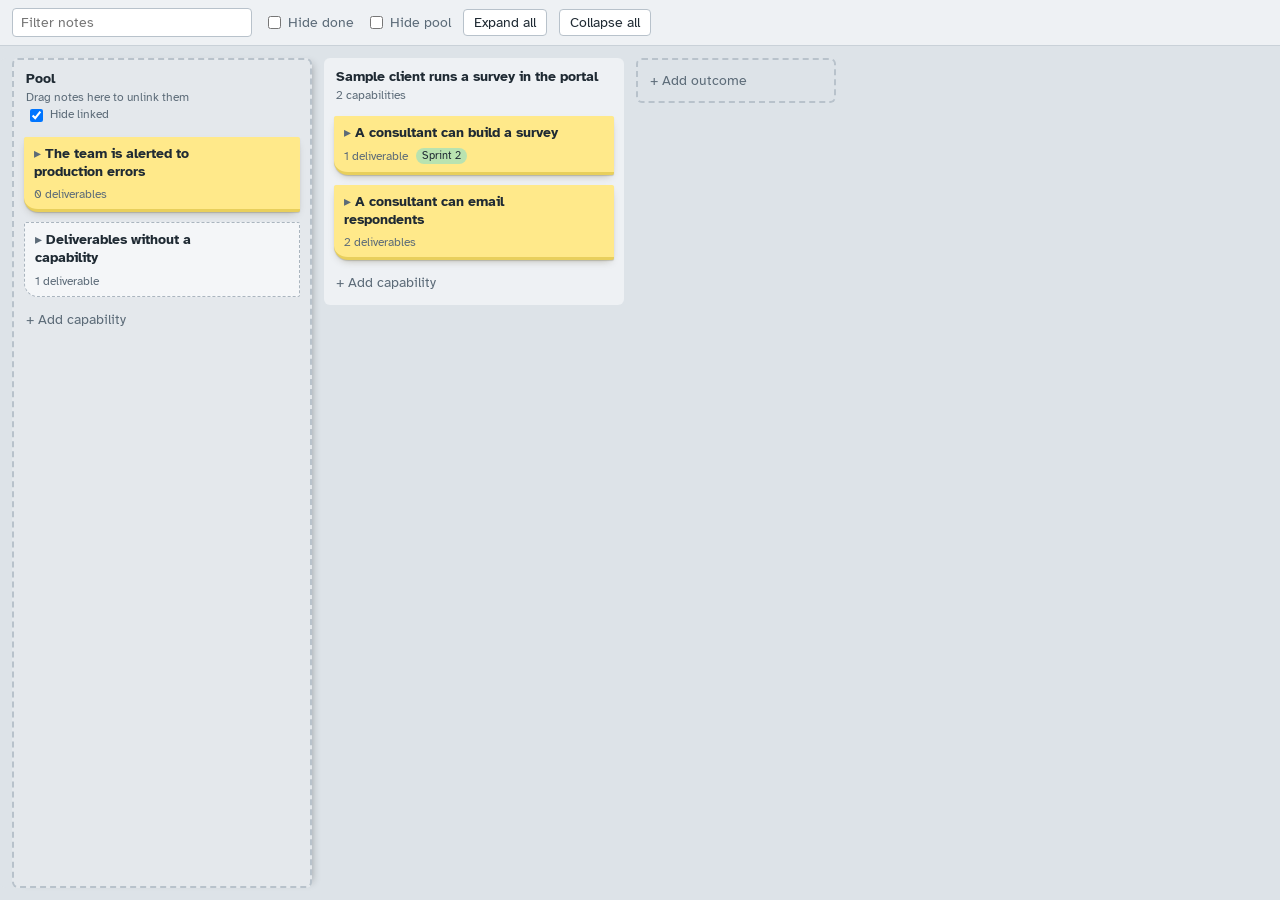
==== outcome-board/index.html @ 2d4392cb "fix/feat: overlapping items fixed.  sticky pool!" ====
<!doctype html>
<html lang="en">
  <head>
    <meta charset="utf-8" />
    <meta name="viewport" content="width=device-width, initial-scale=1" />
    <title>Link board</title>
    <link rel="preconnect" href="https://fonts.googleapis.com" />
    <link
      rel="stylesheet"
      href="https://fonts.googleapis.com/css2?family=Atkinson+Hyperlegible:ital,wght@0,400;0,700;1,400&display=swap"
    />
    <link rel="stylesheet" href="style.css" />
    <script src="https://docs.getgrist.com/grist-plugin-api.js"></script>
  </head>
  <body>
    <header class="toolbar">
      <input
        id="search"
        type="search"
        placeholder="Filter notes"
        aria-label="Filter notes"
      />
      <label class="toggle"
        ><input id="hideDone" type="checkbox" /> Hide done</label
      >
      <label class="toggle"
        ><input id="hidePool" type="checkbox" /> Hide pool</label
      >
      <button id="expandAll" type="button">Expand all</button>
      <button id="collapseAll" type="button">Collapse all</button>
      <span id="status" class="status" role="status" aria-live="polite"></span>
    </header>
    <main id="board" class="board" tabindex="-1"></main>
    <aside id="pane" class="pane" hidden></aside>
    <div id="toast" class="toast" role="status" aria-live="polite"></div>
    <script src="mock.js"></script>
    <script type="module" src="board.js"></script>
  </body>
</html>
---- outcome-board/style.css ----
:root {
  /* !important: grist-plugin-api.js sets color-scheme inline to match the Grist theme, which
     turns unstyled inputs dark gray; the widget's colors are all light. */
  color-scheme: light !important;
  --board: #dde3e8;
  --lane: #eef1f4;
  --ink: #1f2a33;
  --muted: #5c6b78;
  --cap: #ffe98a;
  --cap-edge: #e8cf5c;
  --del: #ffffff;
  --select: #2b6cb0;
  --danger: #c63c3c;
  --st-none: #9aa7b4;
  --st-progress: #e8962e;
  --st-done: #3a9d6c;
  font-family: "Atkinson Hyperlegible", "Segoe UI", system-ui, sans-serif;
  font-size: 14px;
  color: var(--ink);
}
* {
  box-sizing: border-box;
}
body {
  margin: 0;
  height: 100vh;
  display: flex;
  flex-direction: column;
  background: var(--board);
  overflow: hidden;
}
button,
input {
  font: inherit;
  color: inherit;
}

.toolbar {
  display: flex;
  flex-wrap: wrap;
  gap: 8px 12px;
  align-items: center;
  padding: 8px 12px;
  background: var(--lane);
  border-bottom: 1px solid #c9d1d8;
}
.toolbar input[type="search"] {
  width: 240px;
  padding: 5px 8px;
  border: 1px solid #b8c2cb;
  border-radius: 4px;
  background: #fff;
}
.toolbar button {
  padding: 4px 10px;
  border: 1px solid #b8c2cb;
  border-radius: 4px;
  background: #fff;
  cursor: pointer;
}
.toggle {
  display: flex;
  gap: 4px;
  align-items: center;
  color: var(--muted);
}
.status {
  margin-left: auto;
  color: var(--muted);
}

.board {
  flex: 1;
  transition: margin-right 0.15s;
  display: flex;
  gap: 12px;
  padding: 12px;
  overflow-x: auto;
  align-items: flex-start;
  outline: none;
}
.lane {
  flex: 0 0 300px;
  max-height: 100%;
  display: flex;
  flex-direction: column;
  background: var(--lane);
  border-radius: 6px;
}
.lane.unlinked {
  background: #e4e8ec;
  border: 2px dashed #b8c2cb;
  position: sticky; /* the pool stays put while the other lists scroll sideways */
  left: 0;
  z-index: 1;
  align-self: stretch; /* full height, so nothing shows under it */
  box-shadow:
    -12px 0 0 var(--board),
    6px 0 8px -6px rgba(0, 0, 0, 0.3); /* the first covers the board's left margin */
}
.lane-head {
  padding: 10px 12px 8px;
  font-weight: 700;
  line-height: 1.3;
  cursor: pointer;
  border-radius: 6px 6px 0 0;
}
.lane-head .sub {
  display: block;
  font-weight: 400;
  color: var(--muted);
  font-size: 12px;
  margin-top: 2px;
}
.lane-body {
  flex: 1;
  overflow-y: auto;
  padding: 4px 10px 10px;
  min-height: 60px;
  display: flex;
  flex-direction: column;
  gap: 10px;
}
.lane-body > * {
  flex-shrink: 0; /* a long list scrolls; its notes never squash (and overlap) */
}
.add {
  border: none;
  background: none;
  color: var(--muted);
  text-align: left;
  padding: 4px 2px;
  cursor: pointer;
}
.add:hover {
  color: var(--ink);
}
.add-lane {
  flex: 0 0 200px;
  padding: 12px;
  border: 2px dashed #b8c2cb;
  border-radius: 6px;
  background: none;
  color: var(--muted);
  cursor: pointer;
  text-align: left;
}

/* Capability sticky note */
.cap {
  position: relative;
  background: var(--cap);
  border-bottom: 3px solid var(--cap-edge);
  border-radius: 2px 2px 2px 14px;
  box-shadow:
    0 1px 1px rgba(60, 50, 0, 0.18),
    0 4px 8px -4px rgba(60, 50, 0, 0.35);
  padding: 8px 10px 8px;
  cursor: grab;
}
.cap.special {
  background: #f4f6f8;
  border-bottom-color: #c9d1d8;
  box-shadow: none;
  border: 1px dashed #aab5bf;
  cursor: default;
}
.cap-title {
  font-weight: 700;
  line-height: 1.3;
  padding-right: 36px;
}
.meta {
  display: flex;
  flex-wrap: wrap;
  gap: 8px;
  margin-top: 6px;
  font-size: 12px;
  color: var(--muted);
  align-items: center;
}
.pill {
  font-size: 11px;
  padding: 0 6px;
  border-radius: 8px;
  background: rgba(0, 0, 0, 0.08);
}
.pill.ok {
  background: #cfeedd;
  color: #1d6b45;
}
.copies {
  position: absolute;
  top: 6px;
  right: 26px;
  font-size: 11px;
  font-weight: 700;
  color: var(--muted);
}
.x {
  position: absolute;
  top: 3px;
  right: 4px;
  width: 20px;
  height: 20px;
  border: none;
  background: none;
  color: var(--muted);
  cursor: pointer;
  border-radius: 3px;
  line-height: 1;
  opacity: 0;
}
.cap:hover > .x,
.del:hover > .x,
.task:hover > .x,
.cap:focus-within > .x {
  opacity: 1;
}
.x:hover {
  background: rgba(0, 0, 0, 0.1);
  color: var(--ink);
}
.chev {
  border: none;
  background: none;
  cursor: pointer;
  padding: 0 4px 0 0;
  color: var(--muted);
}
.dels {
  display: flex;
  flex-direction: column;
  gap: 5px;
  margin-top: 8px;
  min-height: 8px;
}

/* Deliverable small note */
.del {
  position: relative;
  background: var(--del);
  border-left: 4px solid var(--st-none);
  border-radius: 2px;
  padding: 5px 24px 5px 7px;
  font-size: 13px;
  line-height: 1.3;
  box-shadow: 0 1px 2px rgba(0, 0, 0, 0.15);
  cursor: pointer;
}
.del[data-status="In Progress"] {
  border-left-color: var(--st-progress);
}
.del[data-status="Done"] {
  border-left-color: var(--st-done);
  color: var(--muted);
}
.del .meta {
  margin-top: 2px;
  font-size: 11px;
}
.del .copies {
  top: 4px;
  right: 22px;
}
.del.open {
  box-shadow: 0 0 0 2px var(--select);
}

/* Urgency banners (blank = normal) */
.cap[data-urgency]::before,
.del[data-urgency]::before {
  content: "";
  position: absolute;
  top: 0;
  left: 0;
  right: 0;
  height: 5px;
  border-radius: 2px 2px 0 0;
}
.del[data-urgency]::before {
  left: -4px;
}
.cap[data-urgency] {
  padding-top: 12px;
}
.del[data-urgency] {
  padding-top: 9px;
}
[data-urgency="Elevated"]::before {
  background: #f2c418;
}
[data-urgency="High"]::before {
  background: #d64545;
}
.cap.open,
.lane-head.open {
  box-shadow: 0 0 0 2px var(--select);
}
.del.orphan {
  font-style: italic;
  color: var(--muted);
  border-left-color: transparent;
}

.selected {
  outline: 2px solid var(--select);
  outline-offset: 2px;
}
.twin {
  outline: 2px dashed var(--select);
  outline-offset: 2px;
}

.selected {
  outline-offset: -2px;
}
.dragging {
  opacity: 0.4;
}
.lane-marker {
  flex: 0 0 4px;
  align-self: stretch;
  background: var(--select);
  border-radius: 2px;
  margin: 0 -8px;
}
.lane-head[draggable="true"] {
  cursor: grab;
}
.drop-marker {
  height: 3px;
  background: var(--select);
  border-radius: 2px;
  margin: -2px 0;
}
.drop-into {
  box-shadow: 0 0 0 2px var(--select) !important;
}
.hidden {
  display: none !important;
}

.pane[hidden] {
  display: none;
}
body.pane-open .board,
body.pane-open .toolbar {
  margin-right: 360px; /* keep clear of the side pane */
}
/* Task pane */
.pane {
  position: fixed;
  top: 0;
  right: 0;
  bottom: 0;
  width: 360px;
  background: #fff;
  border-left: 1px solid #c9d1d8;
  box-shadow: -6px 0 18px rgba(0, 0, 0, 0.12);
  display: flex;
  flex-direction: column;
}
.pane-head {
  padding: 14px 16px 10px;
  border-bottom: 1px solid #e3e7eb;
  position: relative;
}
.pane-head h2 {
  font-size: 16px;
  margin: 0 28px 6px 0;
  line-height: 1.3;
}
.pane-head .x {
  opacity: 1;
  top: 10px;
  right: 10px;
}
textarea.title {
  display: block;
  width: calc(100% - 28px);
  font: inherit;
  font-size: 16px;
  font-weight: 700;
  line-height: 1.3;
  border: 1px solid transparent;
  border-radius: 4px;
  padding: 2px 4px;
  margin: 0 0 6px -5px;
  resize: none;
  overflow: hidden;
  background: transparent;
  color: var(--ink);
}
/* In-place naming: a new note (+ Add ...) or a renamed task */
textarea.draft {
  display: block;
  width: 100%;
  font: inherit;
  line-height: 1.3;
  border: 1px solid #b8c2cb;
  border-radius: 3px;
  padding: 2px 4px;
  background: #fff;
  resize: none;
  overflow: hidden;
  outline: none;
}
.cap > textarea.draft,
.lane-head textarea.draft {
  font-weight: 700;
}
.task textarea.draft {
  flex: 1;
}
textarea.title:hover {
  border-color: #d5dbe0;
}
textarea.title:focus {
  border-color: #b8c2cb;
  background: #fff;
  outline: none;
}
.kind {
  font-size: 11px;
  text-transform: uppercase;
  letter-spacing: 0.06em;
  color: var(--muted);
  margin-bottom: 2px;
}
.summary {
  font-size: 12px;
  color: var(--muted);
  margin-top: 6px;
  display: flex;
  gap: 6px;
}
.fields {
  display: grid;
  grid-template-columns: 1fr 1fr;
  gap: 10px 14px;
  margin-top: 12px;
}
.field {
  display: flex;
  flex-direction: column;
  gap: 2px;
  font-size: 12px;
  color: var(--muted);
}
.field input,
.field select {
  padding: 4px 6px;
  border: 1px solid #b8c2cb;
  border-radius: 4px;
  background: #fff;
  color: var(--ink);
  font-size: 13px;
}
.urg {
  flex: 0 0 14px;
  height: 14px;
  margin-top: 2px;
  border: 1px solid #aab5bf;
  border-radius: 2px;
  background: #fff;
  cursor: pointer;
  padding: 0;
}
.urg[data-u="Elevated"] {
  background: #f2c418;
  border-color: #d9ae10;
}
.urg[data-u="High"] {
  background: #d64545;
  border-color: #b83434;
}
.teff {
  width: 58px;
  padding: 1px 4px;
  border: 1px solid transparent;
  border-radius: 3px;
  font-size: 12px;
  background: transparent;
  color: var(--muted);
}
.task:hover .teff,
.teff:focus {
  border-color: #b8c2cb;
  background: #fff;
}
.task .name {
  flex: 1;
}
.pane-note {
  font-size: 12px;
  color: var(--muted);
  white-space: pre-wrap;
  margin-top: 6px;
}
.chips {
  display: flex;
  flex-wrap: wrap;
  gap: 4px;
  margin-top: 6px;
}
.chip {
  font-size: 11px;
  background: var(--cap);
  padding: 1px 6px;
  border-radius: 3px;
}
/* Sprint pills: one color per sprint; outlined = inherited from a parent */
.sp {
  display: inline-block;
  max-width: 10em;
  padding: 0 6px;
  border-radius: 8px;
  background: var(--sp);
  color: var(--ink);
  font-size: 11px;
  line-height: 16px;
  white-space: nowrap;
  overflow: hidden;
  text-overflow: ellipsis;
  vertical-align: middle;
}
.sp.via {
  background: none;
  box-shadow: inset 0 0 0 1.5px var(--sp);
  color: var(--muted);
}
.lane-head .sp {
  margin: 4px 4px 0 0;
}
.sp-x {
  border: none;
  background: none;
  padding: 0 0 0 4px;
  color: inherit;
  cursor: pointer;
}
.sprints {
  display: flex;
  flex-wrap: wrap;
  gap: 6px;
  align-items: center;
  margin-top: 8px;
  font-size: 12px;
}
.sprints .label {
  color: var(--muted);
}
.sprints .sp {
  max-width: none;
}
.sprints textarea.draft {
  flex: 1;
  min-width: 10em;
  width: auto;
}
.sprints select {
  font: inherit;
}
.task {
  flex-wrap: wrap; /* the sprint menu and pills drop to a second line when the row is full */
}
.task .name {
  flex: 1 1 8em;
}
.tsprints {
  order: 1; /* after the trash button, so that stays on the first line */
  display: flex;
  flex-wrap: wrap;
  gap: 4px;
  align-items: center;
}
.task select {
  flex: none;
  max-width: 7.5em;
  font-size: 12px;
  border: 1px solid transparent;
  border-radius: 3px;
  background: transparent;
  color: var(--muted);
}
.task:hover select,
.task select:focus {
  border-color: #b8c2cb;
  background: #fff;
}
.tasks {
  flex: 1;
  overflow-y: auto;
  padding: 8px 10px;
  display: flex;
  flex-direction: column;
  gap: 2px;
}
.task {
  position: relative;
  display: flex;
  gap: 8px;
  align-items: flex-start;
  padding: 5px 26px 5px 6px;
  border-radius: 3px;
  cursor: grab;
}
.task:hover {
  background: #f2f4f6;
}
.task input {
  margin-top: 2px;
}
.task.done .name {
  text-decoration: line-through;
  color: var(--muted);
}
.task.hit {
  background: #d6e6f7; /* matches the filter */
}
.trash {
  flex: 0 0 18px;
  height: 18px;
  padding: 0;
  border: none;
  background: none;
  color: var(--muted);
  cursor: pointer;
  opacity: 0;
}
.task:hover > .trash,
.trash:focus {
  opacity: 1;
}
.trash:hover {
  color: var(--danger);
}
/* Delete: pane footer button and the inline confirmation (pane or task row) */
.pane-foot {
  margin-top: auto;
  padding: 8px 16px 12px;
  border-top: 1px solid #e3e7eb;
}
.danger-link {
  padding: 0;
  border: none;
  background: none;
  color: var(--danger);
  font-size: 13px;
  cursor: pointer;
}
.danger-link:hover {
  text-decoration: underline;
}
.confirm {
  flex: 1;
  display: flex;
  flex-wrap: wrap;
  gap: 6px;
  align-items: center;
}
.confirm span {
  flex-basis: 100%;
}
.confirm button {
  padding: 3px 10px;
  border: 1px solid #b8c2cb;
  border-radius: 4px;
  background: #fff;
  cursor: pointer;
}
.confirm button.danger {
  background: var(--danger);
  border-color: var(--danger);
  color: #fff;
}
.task .copies {
  top: 6px;
  right: 24px;
}
.pane form {
  padding: 10px;
  border-top: 1px solid #e3e7eb;
}
.pane form input {
  width: 100%;
  padding: 6px 8px;
  border: 1px solid #b8c2cb;
  border-radius: 4px;
}
.empty {
  color: var(--muted);
  padding: 8px 6px;
}

.toast {
  position: fixed;
  left: 50%;
  bottom: 16px;
  transform: translateX(-50%);
  background: var(--ink);
  color: #fff;
  padding: 8px 14px;
  border-radius: 4px;
  font-size: 13px;
  opacity: 0;
  pointer-events: none;
  transition: opacity 0.15s;
  max-width: 80vw;
}
.toast.show {
  opacity: 1;
}
:focus-visible {
  outline: 2px solid var(--select);
  outline-offset: 2px;
}
@media (prefers-reduced-motion: reduce) {
  .toast,
  .board {
    transition: none;
  }
}
.task .copies {
  position: static;
  font-size: 11px;
  font-weight: 700;
  color: var(--muted);
  margin-top: 2px;
}
.field {
  min-width: 0;
}
.field input,
.field select {
  width: 100%;
  min-width: 0;
}
.del:has(> .copies) {
  padding-right: 44px;
}
.metrics {
  display: flex;
  gap: 6px;
  margin-top: 3px;
  font-size: 12px;
  color: var(--muted);
}
.del .metrics {
  font-size: 11px;
  margin-top: 1px;
}
.metrics .dot {
  opacity: 0.6;
}

/* Sprints page */
.sprint .lane-head {
  border-top: 5px solid var(--sp);
}
.sprint .lane-body > .dels {
  margin-top: 0;
}
.sprint .cap .del > .x {
  display: none; /* inherited from the capability: take that out of the sprint instead */
}
.ocard:hover > .x,
.trow:hover > .x {
  opacity: 1;
}
.ocard,
.trow {
  position: relative;
  background: #fff;
  border-radius: 3px;
  box-shadow: 0 1px 2px rgba(0, 0, 0, 0.15);
  cursor: pointer;
}
.ocard {
  padding: 8px 26px 8px 10px;
  border-left: 4px solid var(--select);
  font-weight: 700;
  line-height: 1.3;
}
.ocard .meta {
  font-weight: 400;
}
.ocard.open {
  box-shadow: 0 0 0 2px var(--select);
}
.trow {
  display: flex;
  gap: 6px;
  align-items: flex-start;
  padding: 4px 26px 4px 7px;
  font-size: 13px;
}
.trow input {
  margin-top: 2px;
}
.trow.done .name {
  text-decoration: line-through;
  color: var(--muted);
}
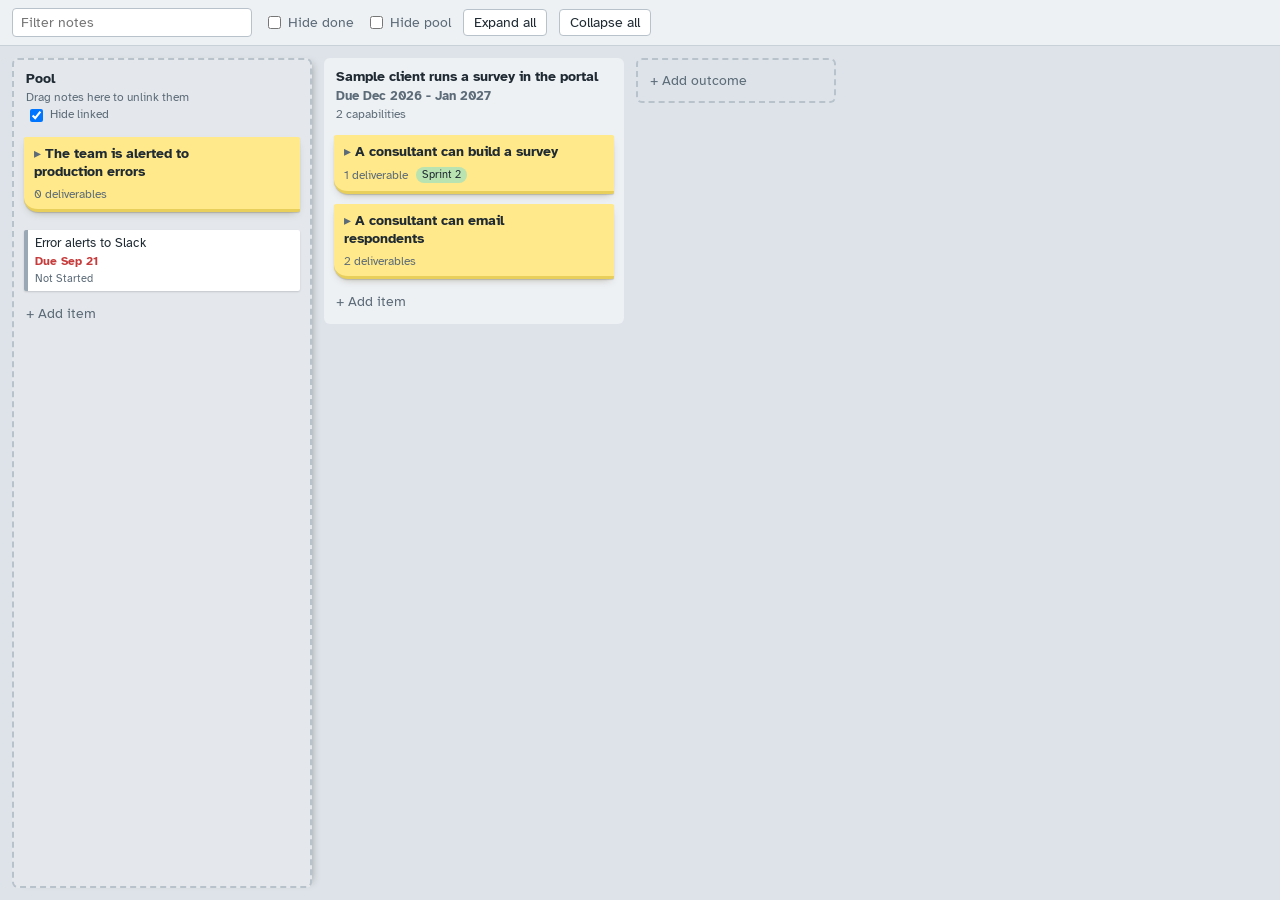
==== commit ff60ccef: "feat/fix: widget now handles drag/drop instead of browser to fix drag/drop bugs" ====
--- a/outcome-board/index.html
+++ b/outcome-board/index.html
@@ -35,5 +35,9 @@
     <div id="toast" class="toast" role="status" aria-live="polite"></div>
     <script src="mock.js"></script>
     <script type="module" src="board.js"></script>
+    <!-- index.html?test runs the tests (see test.js) -->
+    <script type="module">
+      if (new URLSearchParams(location.search).has("test")) import("./test.js");
+    </script>
   </body>
 </html>
--- a/outcome-board/style.css
+++ b/outcome-board/style.css
@@ -158,13 +158,6 @@
   padding: 8px 10px 8px;
   cursor: grab;
 }
-.cap.special {
-  background: #f4f6f8;
-  border-bottom-color: #c9d1d8;
-  box-shadow: none;
-  border: 1px dashed #aab5bf;
-  cursor: default;
-}
 .cap-title {
   font-weight: 700;
   line-height: 1.3;
@@ -234,6 +227,13 @@
   gap: 5px;
   margin-top: 8px;
   min-height: 8px;
+}
+/* tasks linked directly to a capability or outcome (rows like the sprints page's) */
+.trows {
+  display: flex;
+  flex-direction: column;
+  gap: 4px;
+  margin-top: 8px;
 }
 
 /* Deliverable small note */
@@ -297,11 +297,6 @@
 .lane-head.open {
   box-shadow: 0 0 0 2px var(--select);
 }
-.del.orphan {
-  font-style: italic;
-  color: var(--muted);
-  border-left-color: transparent;
-}
 
 .selected {
   outline: 2px solid var(--select);
@@ -325,7 +320,7 @@
   border-radius: 2px;
   margin: 0 -8px;
 }
-.lane-head[draggable="true"] {
+.lane-head[data-drag] {
   cursor: grab;
 }
 .drop-marker {
@@ -365,11 +360,6 @@
   padding: 14px 16px 10px;
   border-bottom: 1px solid #e3e7eb;
   position: relative;
-}
-.pane-head h2 {
-  font-size: 16px;
-  margin: 0 28px 6px 0;
-  line-height: 1.3;
 }
 .pane-head .x {
   opacity: 1;
@@ -509,6 +499,18 @@
   background: var(--cap);
   padding: 1px 6px;
   border-radius: 3px;
+}
+.chip label {
+  color: var(--muted);
+  white-space: nowrap;
+}
+.chip input {
+  margin: 0 1px 0 4px;
+  vertical-align: -2px;
+}
+.trow .pill,
+.task .pill {
+  align-self: center; /* "optional" on a task row */
 }
 /* Sprint pills: one color per sprint; outlined = inherited from a parent */
 .sp {
@@ -530,6 +532,27 @@
   box-shadow: inset 0 0 0 1.5px var(--sp);
   color: var(--muted);
 }
+.progress {
+  display: flex;
+  align-items: center;
+  gap: 6px;
+  margin-top: 4px;
+  font-size: 12px;
+  font-weight: 400;
+  color: var(--muted);
+}
+.progress .bar {
+  flex: 1;
+  height: 6px;
+  border-radius: 3px;
+  background: rgba(0, 0, 0, 0.08);
+  overflow: hidden;
+}
+.progress .bar span {
+  display: block;
+  height: 100%;
+  background: var(--sp);
+}
 .lane-head .sp {
   margin: 4px 4px 0 0;
 }
@@ -563,10 +586,33 @@
   font: inherit;
 }
 .task {
-  flex-wrap: wrap; /* the sprint menu and pills drop to a second line when the row is full */
+  flex-wrap: wrap; /* the assign and sprint menus and pills drop to a second line when the row is full */
 }
 .task .name {
   flex: 1 1 8em;
+}
+/* initials of the people an item is assigned to */
+.who {
+  font-size: 10px;
+  font-weight: 700;
+  padding: 0 4px;
+  border-radius: 8px;
+  background: #dfe5ec;
+  color: var(--ink);
+  align-self: center;
+}
+.lane-head .who {
+  margin-right: 4px;
+}
+.people {
+  display: flex;
+  gap: 12px;
+  padding: 4px 0;
+  color: var(--ink);
+}
+.field .people input {
+  width: auto; /* checkboxes, not full-width text boxes */
+  margin: 0 3px 0 0;
 }
 .tsprints {
   order: 1; /* after the trash button, so that stays on the first line */
@@ -786,7 +832,8 @@
 .ocard .meta {
   font-weight: 400;
 }
-.ocard.open {
+.ocard.open,
+.trow.open {
   box-shadow: 0 0 0 2px var(--select);
 }
 .trow {
@@ -803,3 +850,94 @@
   text-decoration: line-through;
   color: var(--muted);
 }
+/* "+ Add item" on a sprint: type chips over a name box */
+.additem {
+  display: flex;
+  flex-direction: column;
+  gap: 4px;
+}
+.type-chips {
+  display: flex;
+  flex-wrap: wrap;
+  gap: 4px;
+}
+.type-chip {
+  font: inherit;
+  font-size: 11px;
+  padding: 1px 8px;
+  border: 1px solid #b8c2cb;
+  border-radius: 10px;
+  background: #fff;
+  color: var(--muted);
+  cursor: pointer;
+}
+.type-chip[aria-pressed="true"] {
+  background: var(--select);
+  border-color: var(--select);
+  color: #fff;
+}
+.additem input {
+  font: inherit;
+  padding: 4px 6px;
+  border: 1px solid #b8c2cb;
+  border-radius: 3px;
+}
+/* when an item is due; red once overdue */
+.due {
+  white-space: nowrap;
+}
+.tsprints .due {
+  font-size: 12px;
+  color: var(--muted);
+}
+/* on its own line under the title of an outcome list, card, or note (and a sprint's dates) */
+.lane-head > .due,
+.lane-head > .dates,
+.cap > .due,
+.ocard > .due,
+.del > .due {
+  display: block;
+  margin-top: 2px;
+  font-size: 13px;
+  font-weight: 700;
+  color: var(--muted);
+}
+.del > .due {
+  font-size: 12px;
+}
+.trow > .due {
+  font-weight: 700;
+  color: var(--muted);
+}
+.due.late {
+  color: var(--danger);
+  font-weight: 700;
+}
+/* the sprints page shows an item's sprints by the list it's in, so the notes don't repeat them */
+.sprints-page #board .sp {
+  display: none;
+}
+
+/* Dragging (view.js): the copy of the note that follows the pointer, and the pointer, which shows
+   when the note can't be dropped where it is */
+.ghost {
+  position: fixed;
+  top: 0;
+  left: 0;
+  z-index: 10;
+  margin: 0;
+  opacity: 0.85;
+  pointer-events: none;
+  box-shadow: 0 6px 18px rgba(0, 0, 0, 0.25);
+}
+.lane-head.ghost {
+  background: var(--lane);
+}
+.drag-on,
+.drag-on * {
+  cursor: grabbing !important;
+}
+.drag-on.no-drop,
+.drag-on.no-drop * {
+  cursor: no-drop !important;
+}
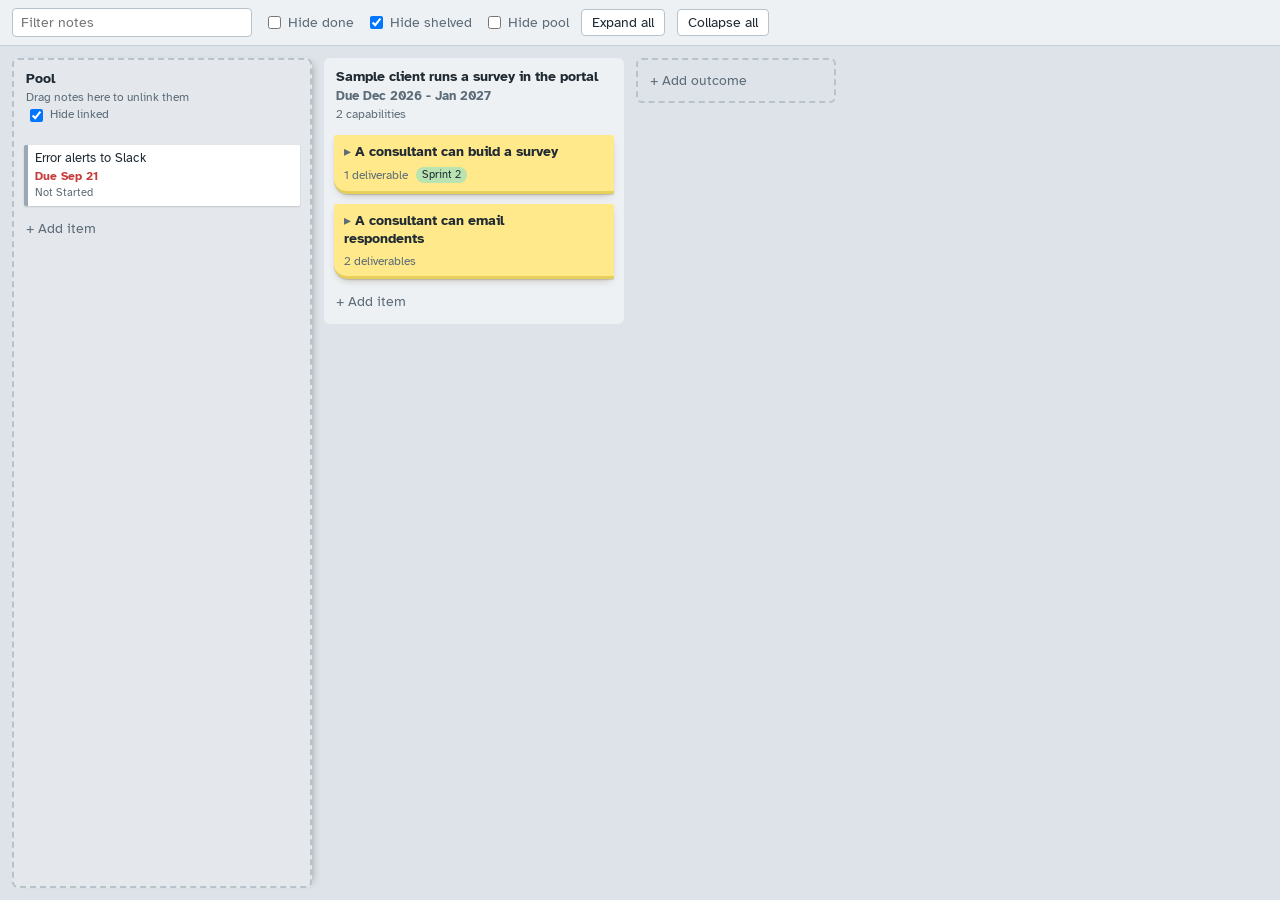
==== commit f58ff178: "feat: added shelved status" ====
--- a/outcome-board/index.html
+++ b/outcome-board/index.html
@@ -23,6 +23,9 @@
       <label class="toggle"
         ><input id="hideDone" type="checkbox" /> Hide done</label
       >
+      <label class="toggle" title="Hide tabled and archived items"
+        ><input id="hideShelved" type="checkbox" checked /> Hide shelved</label
+      >
       <label class="toggle"
         ><input id="hidePool" type="checkbox" /> Hide pool</label
       >
--- a/outcome-board/style.css
+++ b/outcome-board/style.css
@@ -182,6 +182,15 @@
   background: #cfeedd;
   color: #1d6b45;
 }
+/* a shelved item (Tabled or Archived), when shown */
+.shelved {
+  opacity: 0.55;
+}
+.pill.shelf {
+  background: none;
+  border: 1px dashed currentColor;
+  font-style: italic;
+}
 .copies {
   position: absolute;
   top: 6px;
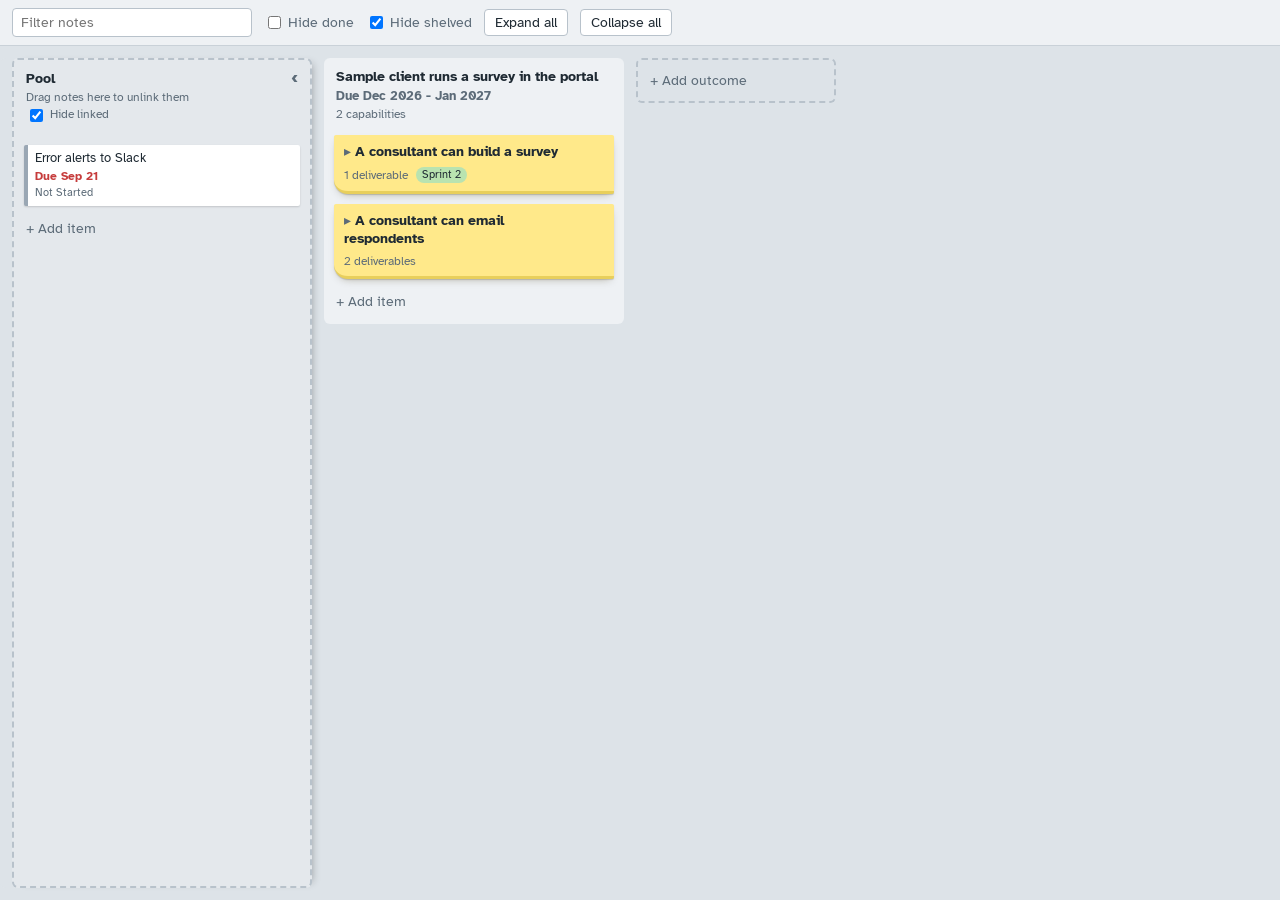
==== commit 834d15a1: "feat: pool is now collapsable" ====
--- a/outcome-board/index.html
+++ b/outcome-board/index.html
@@ -26,9 +26,6 @@
       <label class="toggle" title="Hide tabled and archived items"
         ><input id="hideShelved" type="checkbox" checked /> Hide shelved</label
       >
-      <label class="toggle"
-        ><input id="hidePool" type="checkbox" /> Hide pool</label
-      >
       <button id="expandAll" type="button">Expand all</button>
       <button id="collapseAll" type="button">Collapse all</button>
       <span id="status" class="status" role="status" aria-live="polite"></span>
--- a/outcome-board/style.css
+++ b/outcome-board/style.css
@@ -105,6 +105,41 @@
   cursor: pointer;
   border-radius: 6px 6px 0 0;
 }
+/* the pool's collapse button (at the pool's top right: the pool is position: sticky), and the strip
+   it collapses to (view.js poolHTML) */
+.pool-x {
+  position: absolute;
+  top: 6px;
+  right: 6px;
+  border: none;
+  background: none;
+  color: var(--muted);
+  font-size: 18px;
+  line-height: 1;
+  padding: 2px 6px;
+  border-radius: 3px;
+  cursor: pointer;
+}
+.pool-x:hover {
+  background: rgba(0, 0, 0, 0.08);
+}
+.lane.unlinked.closed {
+  flex-basis: 36px;
+}
+.lane.unlinked.closed > .lane-head {
+  flex: 1;
+  display: flex;
+  flex-direction: column;
+  align-items: center;
+  gap: 6px;
+  padding: 8px 0;
+  color: var(--muted);
+  font-size: 16px;
+}
+.lane.unlinked.closed .name {
+  writing-mode: vertical-rl;
+  font-size: 14px;
+}
 .lane-head .sub {
   display: block;
   font-weight: 400;
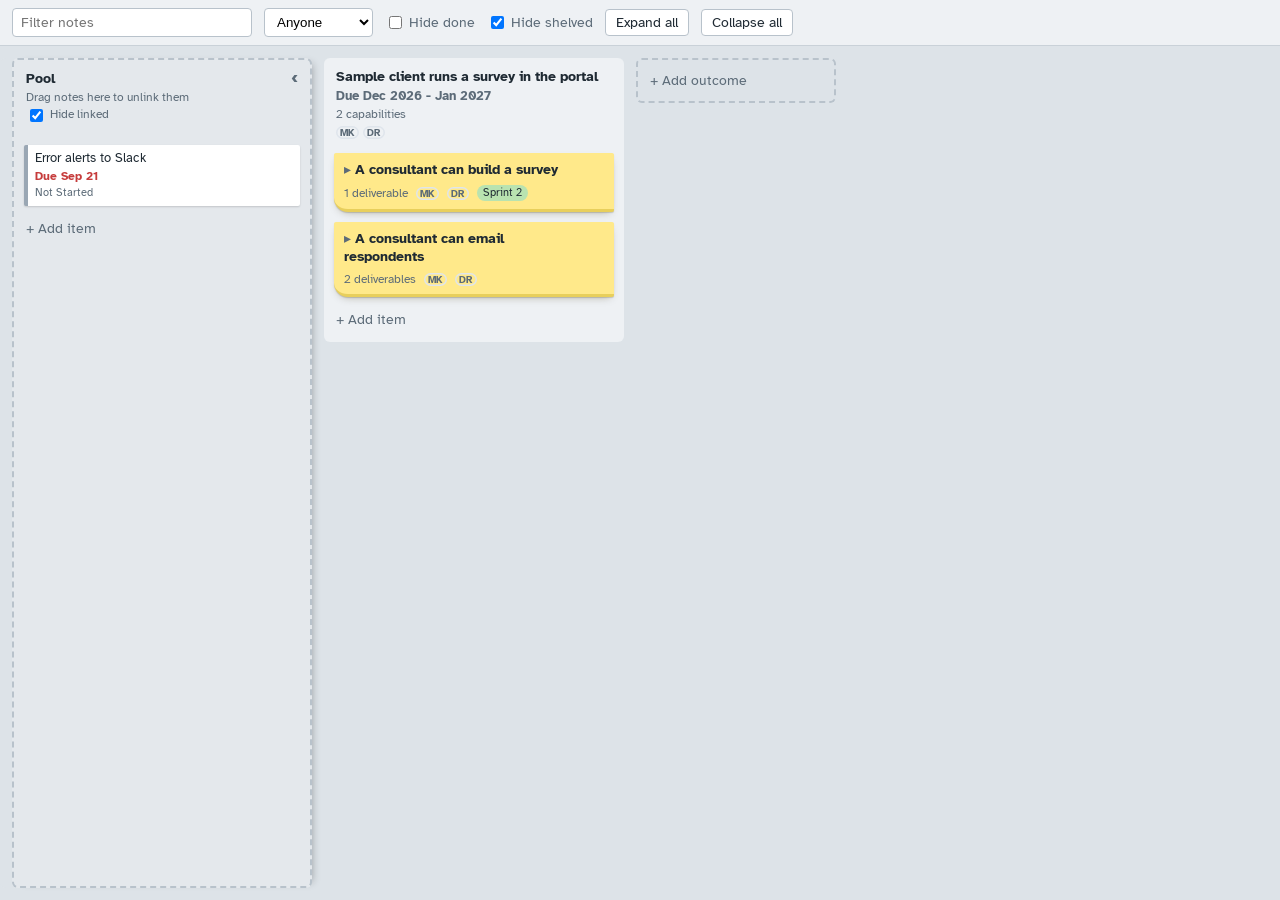
==== commit 29a9b1da: "feat: filter by assignee" ====
--- a/outcome-board/index.html
+++ b/outcome-board/index.html
@@ -20,6 +20,9 @@
         placeholder="Filter notes"
         aria-label="Filter notes"
       />
+      <select id="who" aria-label="Show what someone is on">
+        <option value="">Anyone</option>
+      </select>
       <label class="toggle"
         ><input id="hideDone" type="checkbox" /> Hide done</label
       >
--- a/outcome-board/style.css
+++ b/outcome-board/style.css
@@ -44,12 +44,15 @@
   background: var(--lane);
   border-bottom: 1px solid #c9d1d8;
 }
-.toolbar input[type="search"] {
-  width: 240px;
+.toolbar input[type="search"],
+.toolbar select {
   padding: 5px 8px;
   border: 1px solid #b8c2cb;
   border-radius: 4px;
   background: #fff;
+}
+.toolbar input[type="search"] {
+  width: 240px;
 }
 .toolbar button {
   padding: 4px 10px;
@@ -645,6 +648,11 @@
   color: var(--ink);
   align-self: center;
 }
+.who.via {
+  background: none;
+  box-shadow: inset 0 0 0 1.5px #dfe5ec;
+  color: var(--muted);
+}
 .lane-head .who {
   margin-right: 4px;
 }
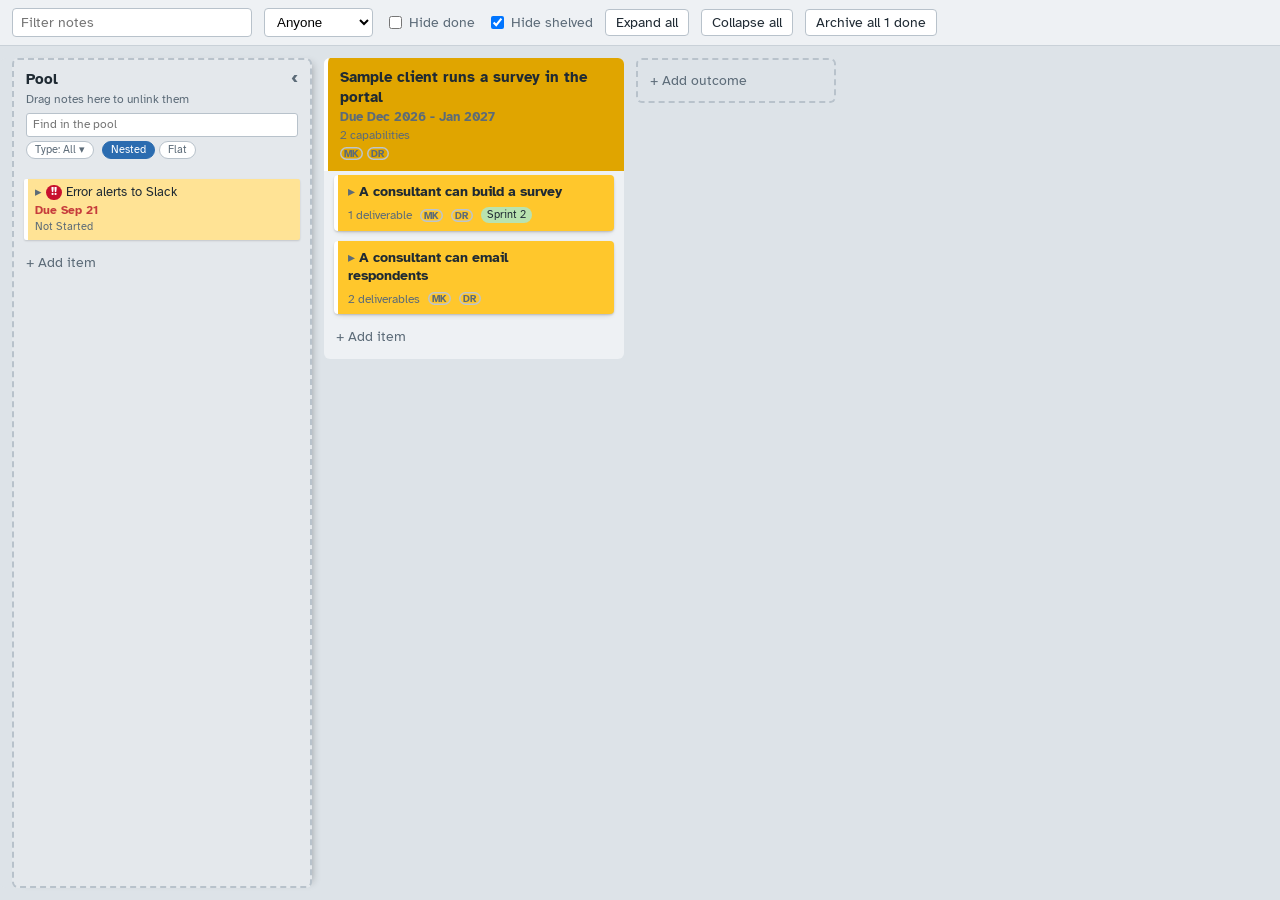
==== commit 65ee4a06: "feat: archive all done button!" ====
--- a/outcome-board/index.html
+++ b/outcome-board/index.html
@@ -31,6 +31,8 @@
       >
       <button id="expandAll" type="button">Expand all</button>
       <button id="collapseAll" type="button">Collapse all</button>
+      <button id="archiveDone" type="button">Archive all done</button>
+      <span id="archiveConfirm" class="archive-confirm" hidden></span>
       <span id="status" class="status" role="status" aria-live="polite"></span>
     </header>
     <main id="board" class="board" tabindex="-1"></main>
--- a/outcome-board/style.css
+++ b/outcome-board/style.css
@@ -6,14 +6,21 @@
   --lane: #eef1f4;
   --ink: #1f2a33;
   --muted: #5c6b78;
-  --cap: #ffe98a;
-  --cap-edge: #e8cf5c;
-  --del: #ffffff;
+  /* card backgrounds ramp by level so they're told apart: dark yellow (outcome) to white (task) */
+  --card-o: #e0a500;
+  --card-c: #ffc72c;
+  --card-d: #ffe395;
+  --card-t: #ffffff;
+  --card-edge: #d5dbe0;
+  --chip: #e8ecf0;
   --select: #2b6cb0;
   --danger: #c63c3c;
-  --st-none: #9aa7b4;
-  --st-progress: #e8962e;
-  --st-done: #3a9d6c;
+  /* item statuses, white (not started) to dark blue (done) */
+  --st-not-started: #ffffff;
+  --st-progress: #7fd6e3;
+  --st-review: #00aec7;
+  --st-done: #00587c;
+  --urgent: #c8102e;
   font-family: "Atkinson Hyperlegible", "Segoe UI", system-ui, sans-serif;
   font-size: 14px;
   color: var(--ink);
@@ -61,6 +68,27 @@
   background: #fff;
   cursor: pointer;
 }
+/* "Archive done" (view.js archiveButton): its label says where, so a long name is cut short; and the
+   question it asks first */
+#archiveDone {
+  max-width: 22em;
+  overflow: hidden;
+  text-overflow: ellipsis;
+  white-space: nowrap;
+}
+.archive-confirm {
+  display: flex;
+  gap: 6px;
+  align-items: center;
+}
+.archive-confirm[hidden] {
+  display: none;
+}
+.archive-confirm .danger {
+  background: var(--danger);
+  border-color: var(--danger);
+  color: #fff;
+}
 .toggle {
   display: flex;
   gap: 4px;
@@ -84,6 +112,8 @@
 }
 .lane {
   flex: 0 0 300px;
+  min-width: 0; /* every list stays 300px wide: what's in it wraps instead */
+  overflow-wrap: anywhere; /* even a long unbroken word, e.g. a file name */
   max-height: 100%;
   display: flex;
   flex-direction: column;
@@ -103,6 +133,7 @@
 }
 .lane-head {
   padding: 10px 12px 8px;
+  font-size: 15px;
   font-weight: 700;
   line-height: 1.3;
   cursor: pointer;
@@ -150,6 +181,49 @@
   font-size: 12px;
   margin-top: 2px;
 }
+/* the pool's own search box, type chips, and Nested / Flat (view.js poolHTML) */
+.pool-tools {
+  display: flex;
+  flex-wrap: wrap;
+  align-items: center;
+  gap: 4px 8px;
+  margin-top: 6px;
+  font-size: 12px;
+  font-weight: 400;
+  cursor: default;
+}
+/* the Type menu: a button, and the list of levels it opens (like a spreadsheet's column filter) */
+.pool-type {
+  position: relative;
+}
+.pool-menu {
+  position: absolute;
+  top: calc(100% + 2px);
+  left: 0;
+  z-index: 5;
+  display: flex;
+  flex-direction: column;
+  gap: 2px;
+  padding: 6px 10px;
+  background: #fff;
+  border: 1px solid #b8c2cb;
+  border-radius: 4px;
+  box-shadow: 0 2px 8px rgba(0, 0, 0, 0.2);
+  white-space: nowrap;
+}
+.pool-menu label {
+  display: flex;
+  gap: 6px;
+  align-items: center;
+  cursor: pointer;
+}
+.pool-tools input[type="search"] {
+  flex-basis: 100%;
+  font: inherit;
+  padding: 3px 6px;
+  border: 1px solid #b8c2cb;
+  border-radius: 3px;
+}
 .lane-body {
   flex: 1;
   overflow-y: auto;
@@ -184,17 +258,28 @@
   text-align: left;
 }
 
-/* Capability sticky note */
+/* Item cards go down in size and weight with the level: outcome (a list header, or a card on the
+   sprints page), capability (a card with a bold title), deliverable (a smaller note), task (a row).
+   Their backgrounds ramp from dark yellow to white by level; what's under a card is indented along a
+   guide line. */
+.lane-head[data-type="O"][data-status] {
+  background: var(--card-o);
+}
 .cap {
   position: relative;
-  background: var(--cap);
-  border-bottom: 3px solid var(--cap-edge);
-  border-radius: 2px 2px 2px 14px;
+  background: var(--card-c);
+  border-radius: 4px;
   box-shadow:
-    0 1px 1px rgba(60, 50, 0, 0.18),
-    0 4px 8px -4px rgba(60, 50, 0, 0.35);
+    0 1px 2px rgba(0, 0, 0, 0.15),
+    0 3px 6px -3px rgba(0, 0, 0, 0.2);
   padding: 8px 10px 8px;
   cursor: grab;
+}
+.cap .dels,
+.cap .trows {
+  margin-left: 6px;
+  padding-left: 8px;
+  border-left: 1px solid var(--card-edge);
 }
 .cap-title {
   font-weight: 700;
@@ -286,8 +371,7 @@
 /* Deliverable small note */
 .del {
   position: relative;
-  background: var(--del);
-  border-left: 4px solid var(--st-none);
+  background: var(--card-d);
   border-radius: 2px;
   padding: 5px 24px 5px 7px;
   font-size: 13px;
@@ -295,9 +379,6 @@
   box-shadow: 0 1px 2px rgba(0, 0, 0, 0.15);
   cursor: pointer;
 }
-.del[data-status="In Progress"] {
-  border-left-color: var(--st-progress);
-}
 .del[data-status="Done"] {
   border-left-color: var(--st-done);
   color: var(--muted);
@@ -314,31 +395,43 @@
   box-shadow: 0 0 0 2px var(--select);
 }
 
-/* Urgency banners (blank = normal) */
-.cap[data-urgency]::before,
-.del[data-urgency]::before {
-  content: "";
-  position: absolute;
-  top: 0;
-  left: 0;
-  right: 0;
-  height: 5px;
-  border-radius: 2px 2px 0 0;
-}
-.del[data-urgency]::before {
-  left: -4px;
-}
-.cap[data-urgency] {
-  padding-top: 12px;
-}
-.del[data-urgency] {
-  padding-top: 9px;
-}
-[data-urgency="Elevated"]::before {
-  background: #f2c418;
-}
-[data-urgency="High"]::before {
-  background: #d64545;
+/* Urgency (view.js urgHTML): ! for Elevated, !! for High, in a small round red chip before the name;
+   blank = normal. A deeper red than the statuses' pale colors. */
+.urgmark {
+  display: inline-block;
+  min-width: 1.45em;
+  margin-right: 4px;
+  padding: 0 4px;
+  border-radius: 999px;
+  background: var(--urgent);
+  color: #fff;
+  font-size: 0.85em;
+  font-weight: 700;
+  line-height: 1.35;
+  text-align: center;
+  vertical-align: 1px;
+}
+/* Status bar at the left of an item's card, note, or row, and of an outcome list's header (core.js
+   statusOf: blank counts as Not Started); a sprint's progress bar stacks the same colors */
+[data-status="Not Started"] {
+  --st: var(--st-not-started);
+}
+[data-status="In Progress"] {
+  --st: var(--st-progress);
+}
+[data-status="Review"] {
+  --st: var(--st-review);
+}
+[data-status="Done"] {
+  --st: var(--st-done);
+}
+.lane-head[data-status],
+.ocard[data-status],
+.cap[data-status],
+.del[data-status],
+.trow[data-status],
+.task[data-status] {
+  border-left: 4px solid var(--st);
 }
 .cap.open,
 .lane-head.open {
@@ -494,23 +587,25 @@
   color: var(--ink);
   font-size: 13px;
 }
+/* a checklist task's urgency button: empty (normal), ! or !! (click to cycle) */
 .urg {
-  flex: 0 0 14px;
-  height: 14px;
-  margin-top: 2px;
+  flex: 0 0 22px;
+  height: 16px;
+  margin-top: 1px;
   border: 1px solid #aab5bf;
-  border-radius: 2px;
+  border-radius: 3px;
   background: #fff;
   cursor: pointer;
   padding: 0;
-}
-.urg[data-u="Elevated"] {
-  background: #f2c418;
-  border-color: #d9ae10;
-}
+  font-size: 11px;
+  font-weight: 700;
+  line-height: 1;
+}
+.urg[data-u="Elevated"],
 .urg[data-u="High"] {
-  background: #d64545;
-  border-color: #b83434;
+  background: var(--urgent);
+  border-color: var(--urgent);
+  color: #fff;
 }
 .teff {
   width: 58px;
@@ -528,6 +623,10 @@
 }
 .task .name {
   flex: 1;
+  cursor: pointer; /* opens the task's side pane */
+}
+.task .name:hover {
+  text-decoration: underline;
 }
 .pane-note {
   font-size: 12px;
@@ -543,13 +642,25 @@
 }
 .chip {
   font-size: 11px;
-  background: var(--cap);
+  background: var(--chip);
   padding: 1px 6px;
   border-radius: 3px;
 }
 .chip label {
   color: var(--muted);
   white-space: nowrap;
+}
+.chip [data-open] {
+  border: none;
+  background: none;
+  padding: 0;
+  font: inherit;
+  color: inherit;
+  cursor: pointer;
+  text-align: left;
+}
+.chip [data-open]:hover {
+  text-decoration: underline;
 }
 .chip input {
   margin: 0 1px 0 4px;
@@ -590,15 +701,15 @@
 }
 .progress .bar {
   flex: 1;
+  display: flex;
   height: 6px;
   border-radius: 3px;
   background: rgba(0, 0, 0, 0.08);
   overflow: hidden;
 }
 .progress .bar span {
-  display: block;
   height: 100%;
-  background: var(--sp);
+  background: var(--st);
 }
 .lane-head .sp {
   margin: 4px 4px 0 0;
@@ -644,13 +755,13 @@
   font-weight: 700;
   padding: 0 4px;
   border-radius: 8px;
-  background: #dfe5ec;
+  background: #bcc5ce; /* shows on every card color, white to dark yellow */
   color: var(--ink);
   align-self: center;
 }
 .who.via {
   background: none;
-  box-shadow: inset 0 0 0 1.5px #dfe5ec;
+  box-shadow: inset 0 0 0 1.5px #bcc5ce;
   color: var(--muted);
 }
 .lane-head .who {
@@ -701,6 +812,7 @@
   gap: 8px;
   align-items: flex-start;
   padding: 5px 26px 5px 6px;
+  font-size: 13px;
   border-radius: 3px;
   cursor: grab;
 }
@@ -870,18 +982,26 @@
 .ocard,
 .trow {
   position: relative;
-  background: #fff;
+  background: var(--card-o);
   border-radius: 3px;
   box-shadow: 0 1px 2px rgba(0, 0, 0, 0.15);
   cursor: pointer;
 }
 .ocard {
-  padding: 8px 26px 8px 10px;
-  border-left: 4px solid var(--select);
+  padding: 9px 26px 9px 10px;
+  font-size: 15px;
   font-weight: 700;
   line-height: 1.3;
 }
 .ocard .meta {
+  font-weight: 400;
+}
+/* what an outcome card shows when it's open (view.js ocardHTML) */
+.ocard .obody {
+  display: flex;
+  flex-direction: column;
+  gap: 10px;
+  margin-top: 8px;
   font-weight: 400;
 }
 .ocard.open,
@@ -889,11 +1009,16 @@
   box-shadow: 0 0 0 2px var(--select);
 }
 .trow {
-  display: flex;
-  gap: 6px;
+  background: var(--card-t);
+  display: flex;
+  flex-wrap: wrap; /* when the row is narrow, what follows the name drops to a second line */
+  gap: 2px 6px;
   align-items: flex-start;
   padding: 4px 26px 4px 7px;
-  font-size: 13px;
+  font-size: 12px;
+}
+.trow .name {
+  flex: 1 1 8em;
 }
 .trow input {
   margin-top: 2px;
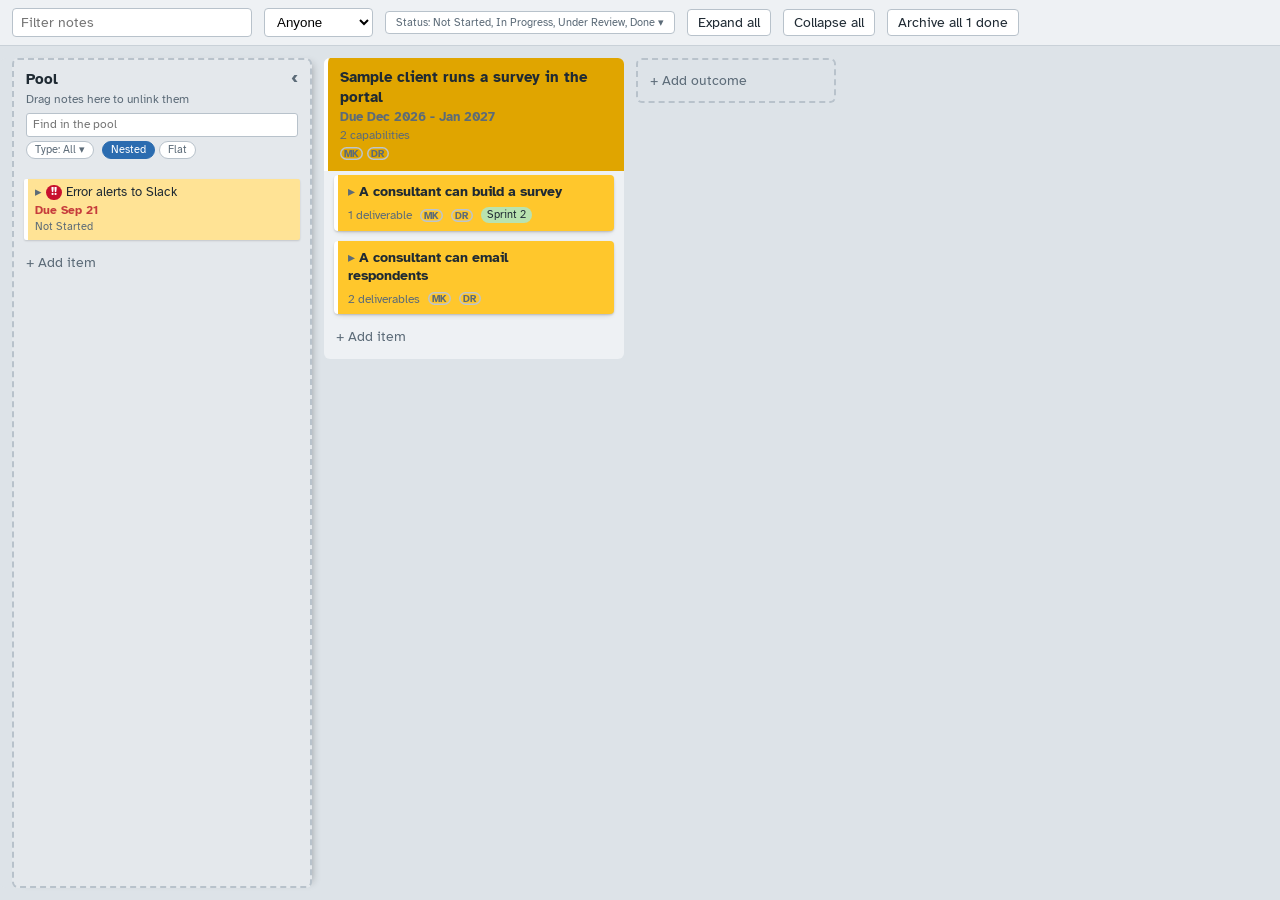
==== commit c1b2a13e: "feat: changed the way statuses work" ====
--- a/outcome-board/index.html
+++ b/outcome-board/index.html
@@ -23,12 +23,7 @@
       <select id="who" aria-label="Show what someone is on">
         <option value="">Anyone</option>
       </select>
-      <label class="toggle"
-        ><input id="hideDone" type="checkbox" /> Hide done</label
-      >
-      <label class="toggle" title="Hide tabled and archived items"
-        ><input id="hideShelved" type="checkbox" checked /> Hide shelved</label
-      >
+      <span id="statusMenu" data-hide="Dropped,Tabled,Paused,Archived"></span>
       <button id="expandAll" type="button">Expand all</button>
       <button id="collapseAll" type="button">Collapse all</button>
       <button id="archiveDone" type="button">Archive all done</button>
--- a/outcome-board/style.css
+++ b/outcome-board/style.css
@@ -20,6 +20,7 @@
   --st-progress: #7fd6e3;
   --st-review: #00aec7;
   --st-done: #00587c;
+  --st-dropped: #b8c2cb; /* gray: dropped work isn't on that scale */
   --urgent: #c8102e;
   font-family: "Atkinson Hyperlegible", "Segoe UI", system-ui, sans-serif;
   font-size: 14px;
@@ -193,10 +194,10 @@
   cursor: default;
 }
 /* the Type menu: a button, and the list of levels it opens (like a spreadsheet's column filter) */
-.pool-type {
+.check-menu {
   position: relative;
 }
-.pool-menu {
+.menu-list {
   position: absolute;
   top: calc(100% + 2px);
   left: 0;
@@ -211,7 +212,7 @@
   box-shadow: 0 2px 8px rgba(0, 0, 0, 0.2);
   white-space: nowrap;
 }
-.pool-menu label {
+.menu-list label {
   display: flex;
   gap: 6px;
   align-items: center;
@@ -413,17 +414,25 @@
 }
 /* Status bar at the left of an item's card, note, or row, and of an outcome list's header (core.js
    statusOf: blank counts as Not Started); a sprint's progress bar stacks the same colors */
-[data-status="Not Started"] {
+/* A shelved status shows the color of where it stopped: Tabled as Not Started, Paused as In
+   Progress, Archived as Done; Dropped is gray. */
+[data-status="Not Started"],
+[data-status="Tabled"] {
   --st: var(--st-not-started);
 }
-[data-status="In Progress"] {
+[data-status="In Progress"],
+[data-status="Paused"] {
   --st: var(--st-progress);
 }
-[data-status="Review"] {
+[data-status="Under Review"] {
   --st: var(--st-review);
 }
-[data-status="Done"] {
+[data-status="Done"],
+[data-status="Archived"] {
   --st: var(--st-done);
+}
+[data-status="Dropped"] {
+  --st: var(--st-dropped);
 }
 .lane-head[data-status],
 .ocard[data-status],
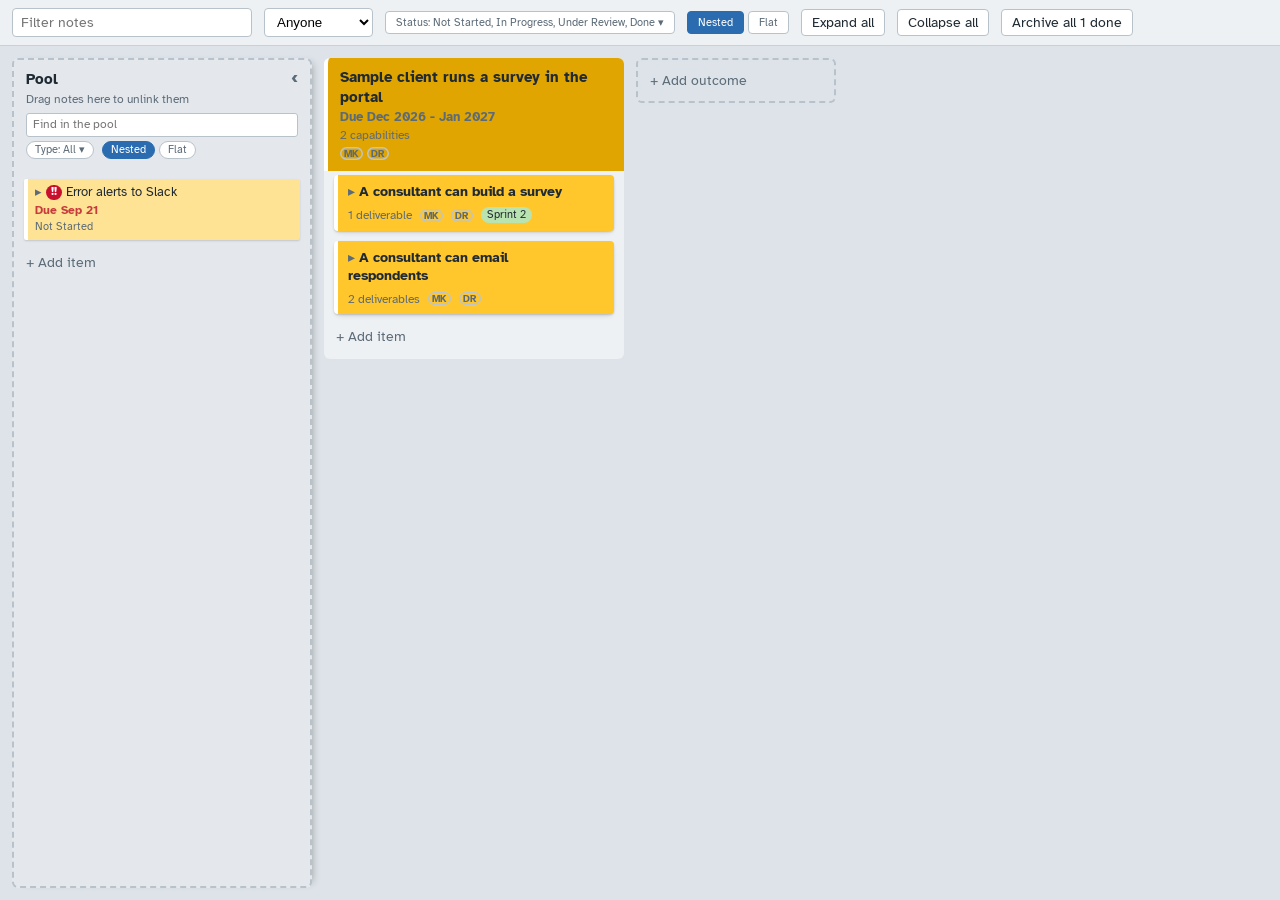
==== commit ec8fa7d4: "feat: nested/flat toggle for sprints/outcomes" ====
--- a/outcome-board/index.html
+++ b/outcome-board/index.html
@@ -24,6 +24,26 @@
         <option value="">Anyone</option>
       </select>
       <span id="statusMenu" data-hide="Dropped,Tabled,Paused,Archived"></span>
+      <span class="type-chips">
+        <button
+          type="button"
+          class="type-chip"
+          data-listview="nested"
+          aria-pressed="true"
+          title="Each list shows its cards, with what's under them"
+        >
+          Nested
+        </button>
+        <button
+          type="button"
+          class="type-chip"
+          data-listview="flat"
+          aria-pressed="false"
+          title="Each list shows everything under it that the filters let through, each on its own"
+        >
+          Flat
+        </button>
+      </span>
       <button id="expandAll" type="button">Expand all</button>
       <button id="collapseAll" type="button">Collapse all</button>
       <button id="archiveDone" type="button">Archive all done</button>
